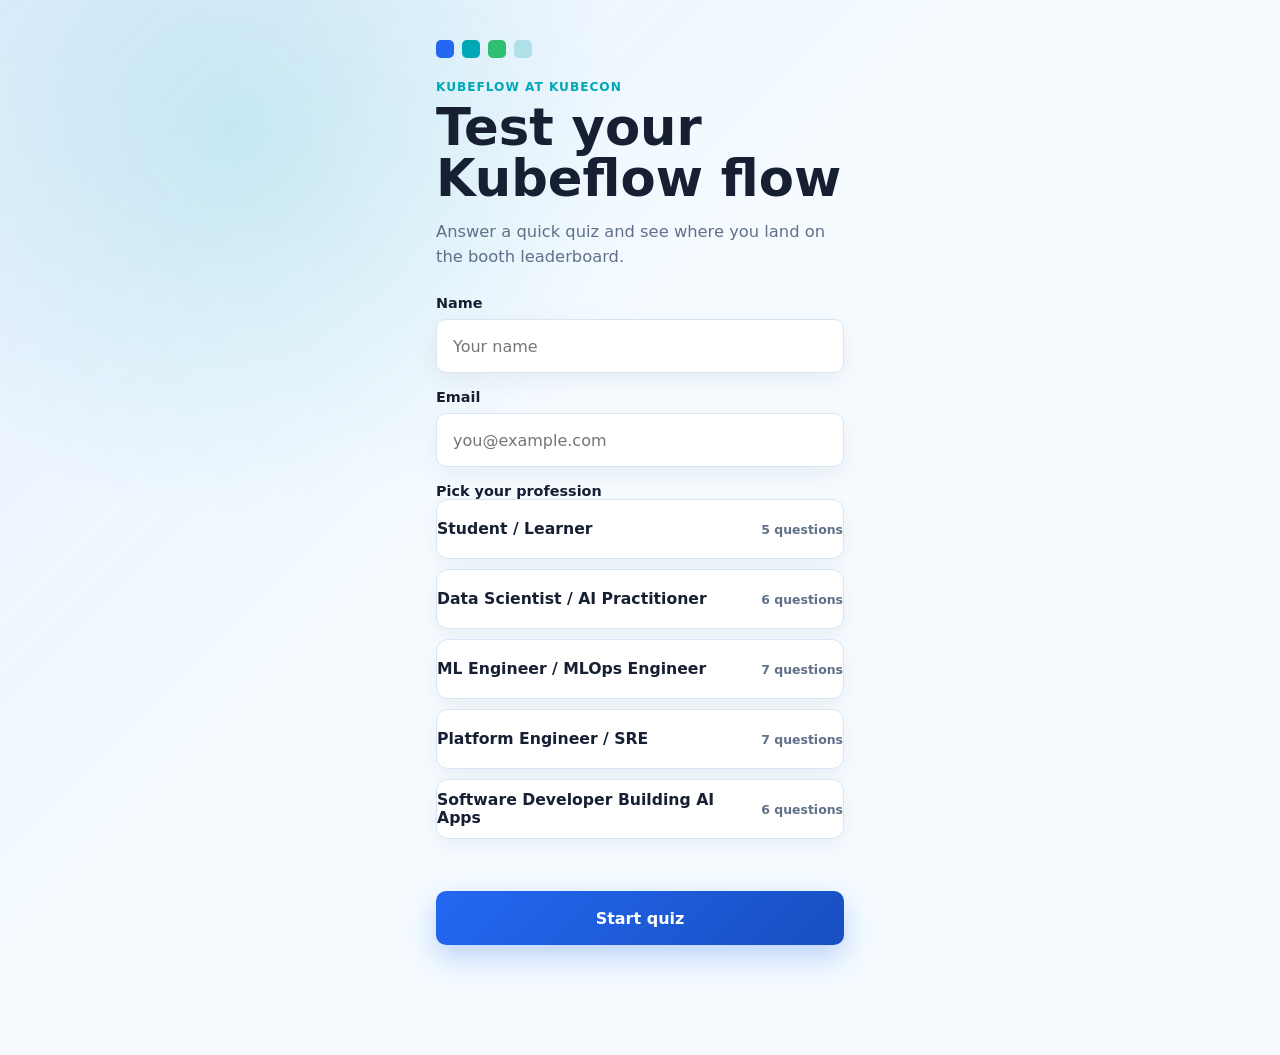
==== public/index.html @ 04219170 "Move web assets into public/ so Hosting can't serve repo internals Signed-off-by: XploY04 <2004agarw" ====
<!doctype html>
<html lang="en">
  <head>
    <meta charset="utf-8">
    <meta name="viewport" content="width=device-width, initial-scale=1, viewport-fit=cover">
    <title>Test your Kubeflow flow</title>
    <link rel="stylesheet" href="styles.css">
  </head>
  <body>
    <main class="app-shell">
      <!-- 1. Start screen -->
      <section id="startScreen" class="screen start-screen" aria-labelledby="startTitle">
        <div class="brand-mark" aria-hidden="true">
          <span></span>
          <span></span>
          <span></span>
        </div>
        <p class="eyebrow">Kubeflow at KubeCon</p>
        <h1 id="startTitle">Test your Kubeflow flow</h1>
        <p class="intro">Answer a quick quiz and see where you land on the booth leaderboard.</p>

        <form id="startForm" class="start-form" novalidate>
          <div class="field">
            <label for="nameInput">Name</label>
            <input id="nameInput" type="text" autocomplete="name" placeholder="Your name" required>
          </div>

          <div class="field">
            <label for="emailInput">Email</label>
            <input id="emailInput" type="email" inputmode="email" autocomplete="email" placeholder="you@example.com" required>
          </div>

          <fieldset class="field profession-field">
            <legend>Pick your profession</legend>
            <div id="professionGroup" class="profession-group"></div>
          </fieldset>

          <p id="startError" class="form-error" role="alert"></p>
          <button class="primary-button" type="submit">Start quiz</button>
        </form>
      </section>

      <!-- 2. Quiz screen -->
      <section id="quizScreen" class="screen quiz-screen is-hidden" aria-labelledby="questionPrompt">
        <header class="quiz-header">
          <span id="professionPill" class="pill pill-teal"></span>
          <div class="quiz-meters">
            <span id="progressLabel" class="meter">Question 1 of 5</span>
            <span id="timerLabel" class="meter meter-time" aria-live="off">0:00</span>
            <span id="correctLabel" class="meter meter-correct">0 correct</span>
          </div>
          <div class="progress-track" aria-hidden="true">
            <span id="progressBar" class="progress-fill"></span>
          </div>
        </header>

        <h2 id="questionPrompt" class="question-prompt"></h2>
        <ul id="optionsList" class="options-list" aria-label="Answer options"></ul>

        <div class="sticky-actions">
          <button id="nextButton" class="primary-button" type="button" disabled>Next</button>
        </div>
      </section>

      <!-- 3. Result screen -->
      <section id="resultScreen" class="screen result-screen is-hidden" aria-labelledby="resultTitle">
        <p class="eyebrow">Quiz complete</p>
        <h2 id="resultTitle">Nice work!</h2>

        <div class="score-hero">
          <span class="score-hero-label">Your score</span>
          <span id="resultScore" class="score-hero-value">0</span>
        </div>

        <div class="result-stats">
          <div class="stat-card">
            <span class="stat-label">Correct</span>
            <span id="resultCorrect" class="stat-value">0 / 0</span>
          </div>
          <div class="stat-card">
            <span class="stat-label">Time</span>
            <span id="resultTime" class="stat-value">0:00</span>
          </div>
          <div class="stat-card stat-card-wide">
            <span class="stat-label">Profession</span>
            <span id="resultProfession" class="stat-value"></span>
          </div>
        </div>

        <div class="summary-card">
          <p class="summary-title">What you just learned</p>
          <p id="resultSummary" class="summary-copy"></p>
        </div>

        <p id="resultNote" class="result-note is-hidden" role="alert"></p>

        <div class="stacked-actions">
          <button id="viewLeaderboardButton" class="primary-button" type="button">View leaderboard</button>
          <button id="tryAgainButton" class="secondary-button" type="button">Try again</button>
        </div>
      </section>

      <!-- 4. Leaderboard screen -->
      <section id="leaderboardScreen" class="screen leaderboard-screen is-hidden" aria-labelledby="leaderboardTitle">
        <p class="eyebrow">Booth leaderboard</p>
        <h2 id="leaderboardTitle">Top players</h2>
        <p id="leaderboardNote" class="leaderboard-note is-hidden"></p>
        <div id="leaderboardStatus" class="leaderboard-status">Loading leaderboard…</div>
        <ol id="leaderboardList" class="leaderboard-list" aria-label="Leaderboard"></ol>

        <div class="stacked-actions">
          <button id="backToResultButton" class="secondary-button is-hidden" type="button">Back to result</button>
          <button id="playAgainButton" class="primary-button" type="button">Play again</button>
        </div>
      </section>
    </main>

    <script type="module" src="app.js"></script>
  </body>
</html>
---- public/styles.css ----
:root {
  --background: #f5fbff;
  --surface: #ffffff;
  --text: #172033;
  --muted: #5f7088;
  --primary: #2468f2;
  --teal: #00a7b5;
  --success: #2fbf71;
  --warning: #f7b731;
  --border: #d8e6f3;
  --soft-blue: #e8f2ff;
  --shadow: 0 18px 48px rgba(23, 32, 51, 0.12);
}

* {
  box-sizing: border-box;
}

html {
  min-height: 100%;
  background: var(--background);
}

body {
  min-height: 100vh;
  margin: 0;
  color: var(--text);
  font-family: Inter, ui-sans-serif, system-ui, -apple-system, BlinkMacSystemFont, "Segoe UI", sans-serif;
  background:
    radial-gradient(circle at 18% 12%, rgba(0, 167, 181, 0.16), transparent 28%),
    linear-gradient(135deg, rgba(36, 104, 242, 0.08), transparent 42%),
    var(--background);
}

body::before {
  position: fixed;
  inset: 0;
  z-index: -1;
  content: "";
  background-image:
    linear-gradient(rgba(36, 104, 242, 0.08) 1px, transparent 1px),
    linear-gradient(90deg, rgba(36, 104, 242, 0.08) 1px, transparent 1px);
  background-size: 38px 38px;
  mask-image: linear-gradient(to bottom, rgba(0, 0, 0, 0.8), transparent 80%);
}

button,
input {
  font: inherit;
}

button {
  min-height: 48px;
  border: 0;
  cursor: pointer;
}

.app-shell {
  width: min(100%, 440px);
  min-height: 100vh;
  margin: 0 auto;
  padding: 20px 16px 110px;
}

.screen {
  position: relative;
}

.is-hidden {
  display: none !important;
}

/* Shared text ----------------------------------------------------------- */
.eyebrow {
  margin: 0 0 8px;
  color: var(--teal);
  font-size: 0.76rem;
  font-weight: 800;
  letter-spacing: 0.08em;
  text-transform: uppercase;
}

h1,
h2 {
  margin: 0;
  letter-spacing: 0;
}

h1 {
  font-size: clamp(2.2rem, 11vw, 3.2rem);
  line-height: 1;
}

h2 {
  font-size: 1.5rem;
  line-height: 1.12;
}

.intro {
  margin: 16px 0 26px;
  color: var(--muted);
  font-size: 1.02rem;
  line-height: 1.5;
}

.brand-mark {
  display: grid;
  grid-template-columns: repeat(3, 18px);
  gap: 8px;
  margin-bottom: 22px;
}

.brand-mark span {
  width: 18px;
  height: 18px;
  border-radius: 5px;
  background: var(--primary);
  box-shadow: 26px 0 0 rgba(0, 167, 181, 0.24);
}

.brand-mark span:nth-child(2) {
  background: var(--teal);
}

.brand-mark span:nth-child(3) {
  background: var(--success);
}

/* Buttons --------------------------------------------------------------- */
.primary-button,
.secondary-button {
  width: 100%;
  min-height: 54px;
  border-radius: 10px;
  font-weight: 800;
}

.primary-button {
  color: #ffffff;
  background: linear-gradient(135deg, var(--primary), #174fc0);
  box-shadow: 0 12px 30px rgba(36, 104, 242, 0.28);
}

.primary-button:disabled {
  color: rgba(255, 255, 255, 0.85);
  background: #b6c6e6;
  box-shadow: none;
  cursor: not-allowed;
}

.secondary-button {
  border: 1px solid var(--border);
  color: var(--primary);
  background: var(--surface);
}

.stacked-actions {
  display: grid;
  gap: 10px;
  margin-top: 22px;
}

/* Start screen ---------------------------------------------------------- */
.start-form {
  display: grid;
  gap: 16px;
}

.field {
  display: grid;
  gap: 8px;
  margin: 0;
  padding: 0;
  border: 0;
}

.field label,
.field legend {
  padding: 0;
  color: var(--text);
  font-size: 0.9rem;
  font-weight: 750;
}

.field input {
  width: 100%;
  min-height: 54px;
  padding: 0 16px;
  border: 1px solid var(--border);
  border-radius: 10px;
  color: var(--text);
  background: var(--surface);
  box-shadow: 0 8px 24px rgba(23, 32, 51, 0.06);
  outline: none;
}

.field input:focus {
  border-color: var(--primary);
  box-shadow: 0 0 0 4px rgba(36, 104, 242, 0.14);
}

.profession-group {
  display: grid;
  gap: 10px;
}

.profession-option {
  position: relative;
  display: flex;
  align-items: center;
  justify-content: space-between;
  gap: 12px;
  min-height: 60px;
  padding: 12px 16px;
  border: 1px solid var(--border);
  border-radius: 12px;
  background: var(--surface);
  box-shadow: 0 8px 22px rgba(23, 32, 51, 0.05);
  cursor: pointer;
}

.profession-option input {
  position: absolute;
  opacity: 0;
  pointer-events: none;
}

.profession-text {
  font-size: 0.98rem;
  font-weight: 700;
  line-height: 1.2;
}

.profession-count {
  flex: 0 0 auto;
  color: var(--muted);
  font-size: 0.78rem;
  font-weight: 700;
}

.profession-option:has(input:checked) {
  border-color: var(--primary);
  background: var(--soft-blue);
  box-shadow: 0 0 0 3px rgba(36, 104, 242, 0.16), 0 10px 26px rgba(23, 32, 51, 0.1);
}

.profession-option:has(input:checked) .profession-count {
  color: var(--primary);
}

.profession-option:has(input:focus-visible) {
  outline: 3px solid rgba(36, 104, 242, 0.4);
  outline-offset: 2px;
}

.form-error {
  min-height: 20px;
  margin: 0;
  color: #ba3f3f;
  font-size: 0.88rem;
  font-weight: 650;
}

/* Pills ----------------------------------------------------------------- */
.pill {
  display: inline-flex;
  align-items: center;
  min-height: 30px;
  padding: 6px 12px;
  border-radius: 999px;
  font-size: 0.82rem;
  font-weight: 800;
  line-height: 1.2;
}

.pill-teal {
  color: var(--teal);
  background: rgba(0, 167, 181, 0.1);
  border: 1px solid rgba(0, 167, 181, 0.22);
}

/* Quiz screen ----------------------------------------------------------- */
.quiz-header {
  display: grid;
  gap: 12px;
  padding-top: 4px;
}

.quiz-meters {
  display: flex;
  flex-wrap: wrap;
  align-items: center;
  gap: 8px;
}

.meter {
  flex: 0 0 auto;
  min-height: 32px;
  display: inline-flex;
  align-items: center;
  padding: 6px 11px;
  border-radius: 999px;
  border: 1px solid var(--border);
  color: var(--muted);
  background: var(--surface);
  font-size: 0.82rem;
  font-weight: 750;
}

.meter-time {
  margin-left: auto;
  color: var(--primary);
  border-color: rgba(36, 104, 242, 0.25);
  background: var(--soft-blue);
  font-variant-numeric: tabular-nums;
}

.meter-correct {
  color: var(--success);
  border-color: rgba(47, 191, 113, 0.3);
  background: rgba(47, 191, 113, 0.1);
}

.progress-track {
  height: 8px;
  border-radius: 999px;
  background: rgba(36, 104, 242, 0.12);
  overflow: hidden;
}

.progress-fill {
  display: block;
  height: 100%;
  width: 0;
  border-radius: 999px;
  background: linear-gradient(90deg, var(--primary), var(--teal));
  transition: width 0.25s ease;
}

.question-prompt {
  margin: 22px 0 18px;
  font-size: 1.32rem;
  line-height: 1.25;
}

.options-list {
  display: grid;
  gap: 12px;
  margin: 0;
  padding: 0;
  list-style: none;
}

.option-button {
  width: 100%;
  min-height: 60px;
  padding: 14px 16px;
  border: 1px solid var(--border);
  border-radius: 12px;
  color: var(--text);
  text-align: left;
  background: var(--surface);
  box-shadow: 0 8px 22px rgba(23, 32, 51, 0.06);
  font-size: 1rem;
  font-weight: 650;
  line-height: 1.3;
}

.option-button.is-selected {
  border-color: var(--primary);
  background: var(--soft-blue);
  box-shadow: 0 0 0 3px rgba(36, 104, 242, 0.18), 0 10px 26px rgba(23, 32, 51, 0.1);
}

.option-button:focus-visible {
  outline: 3px solid rgba(36, 104, 242, 0.4);
  outline-offset: 2px;
}

.sticky-actions {
  position: fixed;
  right: max(16px, calc((100vw - 440px) / 2 + 16px));
  bottom: 0;
  left: max(16px, calc((100vw - 440px) / 2 + 16px));
  padding: 12px 0 calc(16px + env(safe-area-inset-bottom, 0px));
  background: linear-gradient(to top, var(--background) 78%, rgba(245, 251, 255, 0));
}

/* Result screen --------------------------------------------------------- */
.score-hero {
  display: grid;
  gap: 4px;
  margin: 22px 0 18px;
  padding: 22px;
  border-radius: 16px;
  color: #ffffff;
  text-align: center;
  background: linear-gradient(135deg, var(--primary), var(--teal));
  box-shadow: 0 16px 40px rgba(36, 104, 242, 0.28);
}

.score-hero-label {
  font-size: 0.82rem;
  font-weight: 750;
  letter-spacing: 0.06em;
  text-transform: uppercase;
  opacity: 0.9;
}

.score-hero-value {
  font-size: 3.4rem;
  font-weight: 850;
  line-height: 1;
  font-variant-numeric: tabular-nums;
}

.result-stats {
  display: grid;
  grid-template-columns: 1fr 1fr;
  gap: 10px;
}

.stat-card {
  display: grid;
  gap: 4px;
  padding: 14px;
  border: 1px solid var(--border);
  border-radius: 12px;
  background: var(--surface);
  box-shadow: 0 8px 22px rgba(23, 32, 51, 0.05);
}

.stat-card-wide {
  grid-column: 1 / -1;
}

.stat-label {
  color: var(--muted);
  font-size: 0.76rem;
  font-weight: 750;
  letter-spacing: 0.04em;
  text-transform: uppercase;
}

.stat-value {
  font-size: 1.15rem;
  font-weight: 800;
  line-height: 1.2;
}

.summary-card {
  margin-top: 16px;
  padding: 16px;
  border: 1px solid var(--border);
  border-left: 4px solid var(--teal);
  border-radius: 12px;
  background: var(--surface);
}

.summary-title {
  margin: 0 0 8px;
  color: var(--teal);
  font-size: 0.82rem;
  font-weight: 800;
  letter-spacing: 0.04em;
  text-transform: uppercase;
}

.summary-copy {
  margin: 0;
  color: var(--text);
  font-size: 0.97rem;
  line-height: 1.5;
}

.result-note,
.leaderboard-note {
  margin: 16px 0 0;
  padding: 12px 14px;
  border-radius: 10px;
  font-size: 0.9rem;
  line-height: 1.4;
}

.result-note.is-warning,
.leaderboard-note {
  color: #7a5108;
  background: rgba(247, 183, 49, 0.15);
  border: 1px solid rgba(247, 183, 49, 0.42);
}

/* Leaderboard screen ---------------------------------------------------- */
.leaderboard-note {
  margin: 0 0 16px;
}

.leaderboard-status {
  margin: 8px 0 16px;
  color: var(--muted);
  font-size: 0.95rem;
}

.leaderboard-list {
  display: grid;
  gap: 10px;
  margin: 0;
  padding: 0;
  list-style: none;
}

.leaderboard-card {
  display: grid;
  grid-template-columns: 42px 1fr auto;
  align-items: center;
  gap: 12px;
  padding: 12px 14px;
  border: 1px solid var(--border);
  border-radius: 12px;
  background: var(--surface);
  box-shadow: 0 8px 22px rgba(23, 32, 51, 0.05);
}

.leaderboard-card.is-you {
  border-color: var(--primary);
  background: var(--soft-blue);
  box-shadow: 0 0 0 2px rgba(36, 104, 242, 0.18), 0 10px 26px rgba(23, 32, 51, 0.08);
}

.lb-rank {
  font-size: 1rem;
  font-weight: 850;
  color: var(--primary);
  font-variant-numeric: tabular-nums;
}

.lb-main {
  display: grid;
  gap: 3px;
  min-width: 0;
}

.lb-name {
  font-size: 1rem;
  font-weight: 800;
  line-height: 1.2;
  overflow: hidden;
  text-overflow: ellipsis;
  white-space: nowrap;
}

.lb-profession {
  color: var(--muted);
  font-size: 0.8rem;
  font-weight: 650;
  line-height: 1.2;
  overflow: hidden;
  text-overflow: ellipsis;
  white-space: nowrap;
}

.lb-stats {
  display: grid;
  gap: 3px;
  justify-items: end;
  text-align: right;
}

.lb-score {
  font-size: 1.02rem;
  font-weight: 850;
  color: var(--text);
  font-variant-numeric: tabular-nums;
}

.lb-detail {
  color: var(--muted);
  font-size: 0.78rem;
  font-weight: 700;
  font-variant-numeric: tabular-nums;
}

@media (min-width: 720px) {
  .app-shell {
    padding-top: 40px;
  }
}

@media (prefers-reduced-motion: reduce) {
  *,
  *::before,
  *::after {
    scroll-behavior: auto !important;
    animation-duration: 0.01ms !important;
    animation-iteration-count: 1 !important;
    transition-duration: 0.01ms !important;
  }
}
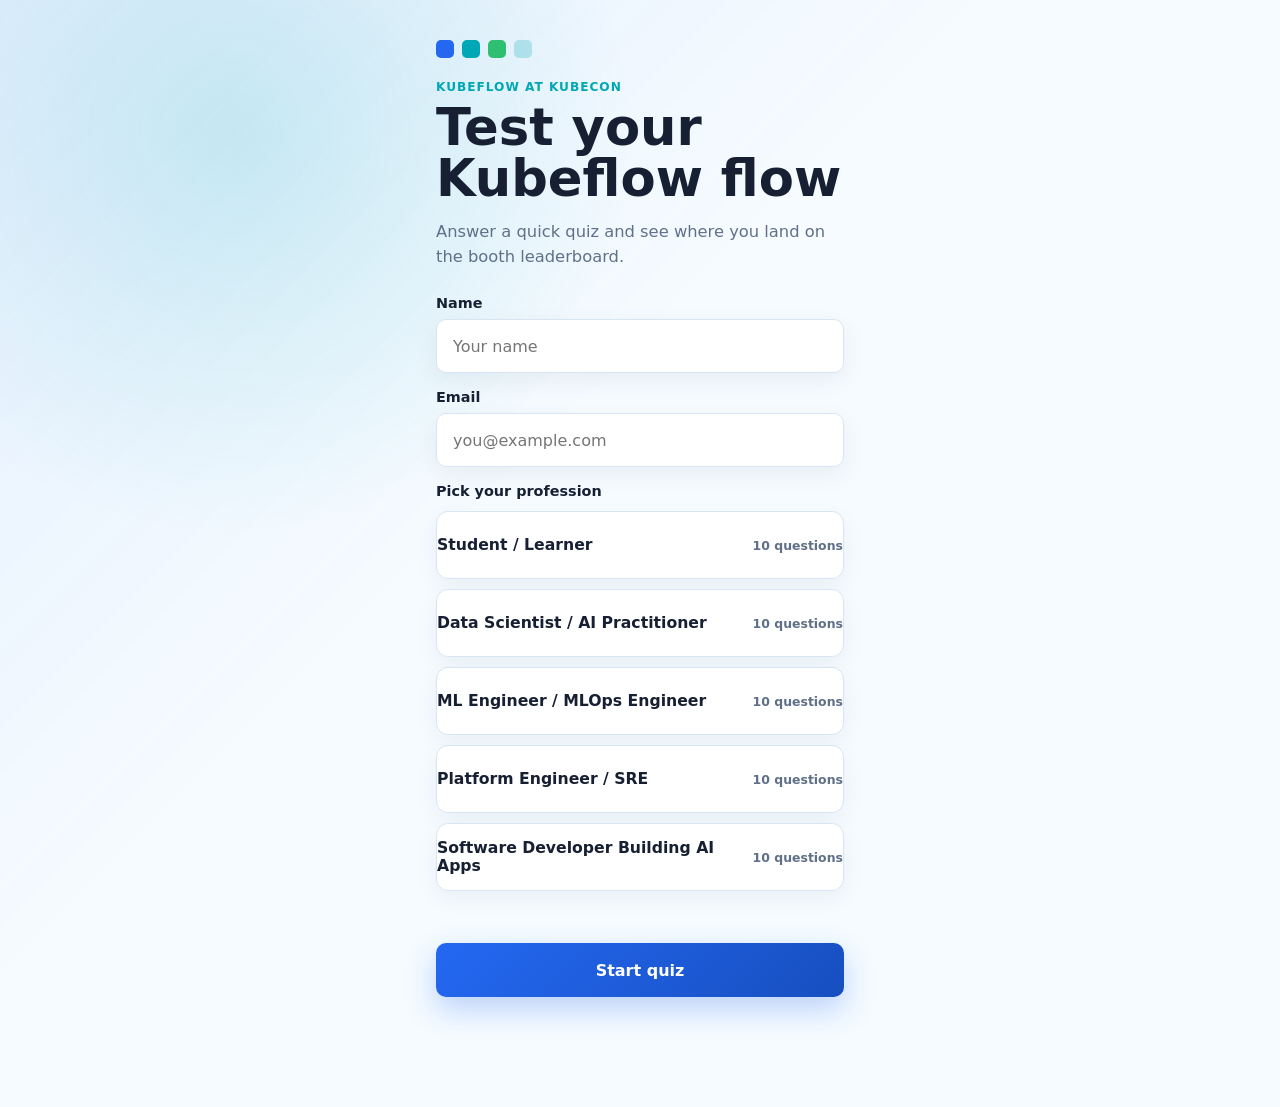
==== commit 0607b2e8: "Add feedback Google Form button to result screen (URL-gated) Signed-off-by: XploY04 <2004agarwalyash" ====
--- a/public/index.html
+++ b/public/index.html
@@ -98,6 +98,8 @@
           <button id="viewLeaderboardButton" class="primary-button" type="button">View leaderboard</button>
           <button id="tryAgainButton" class="secondary-button" type="button">Try again</button>
         </div>
+
+        <button id="feedbackButton" class="feedback-link is-hidden" type="button">Share your feedback</button>
       </section>
 
       <!-- 4. Leaderboard screen -->
--- a/public/styles.css
+++ b/public/styles.css
@@ -160,6 +160,19 @@
   margin-top: 22px;
 }
 
+.feedback-link {
+  width: 100%;
+  min-height: 44px;
+  margin-top: 14px;
+  border: 0;
+  background: transparent;
+  color: var(--teal);
+  font-size: 0.92rem;
+  font-weight: 750;
+  text-decoration: underline;
+  text-underline-offset: 3px;
+}
+
 /* Start screen ---------------------------------------------------------- */
 .start-form {
   display: grid;
@@ -202,6 +215,7 @@
 .profession-group {
   display: grid;
   gap: 10px;
+  margin-top: 12px;
 }
 
 .profession-option {
@@ -209,9 +223,9 @@
   display: flex;
   align-items: center;
   justify-content: space-between;
-  gap: 12px;
-  min-height: 60px;
-  padding: 12px 16px;
+  gap: 14px;
+  min-height: 68px;
+  padding: 18px 32px 18px 24px;
   border: 1px solid var(--border);
   border-radius: 12px;
   background: var(--surface);
@@ -490,6 +504,10 @@
 }
 
 /* Leaderboard screen ---------------------------------------------------- */
+.leaderboard-screen h2 {
+  margin-bottom: 18px;
+}
+
 .leaderboard-note {
   margin: 0 0 16px;
 }
@@ -513,7 +531,7 @@
   grid-template-columns: 42px 1fr auto;
   align-items: center;
   gap: 12px;
-  padding: 12px 14px;
+  padding: 12px 20px 12px 14px;
   border: 1px solid var(--border);
   border-radius: 12px;
   background: var(--surface);
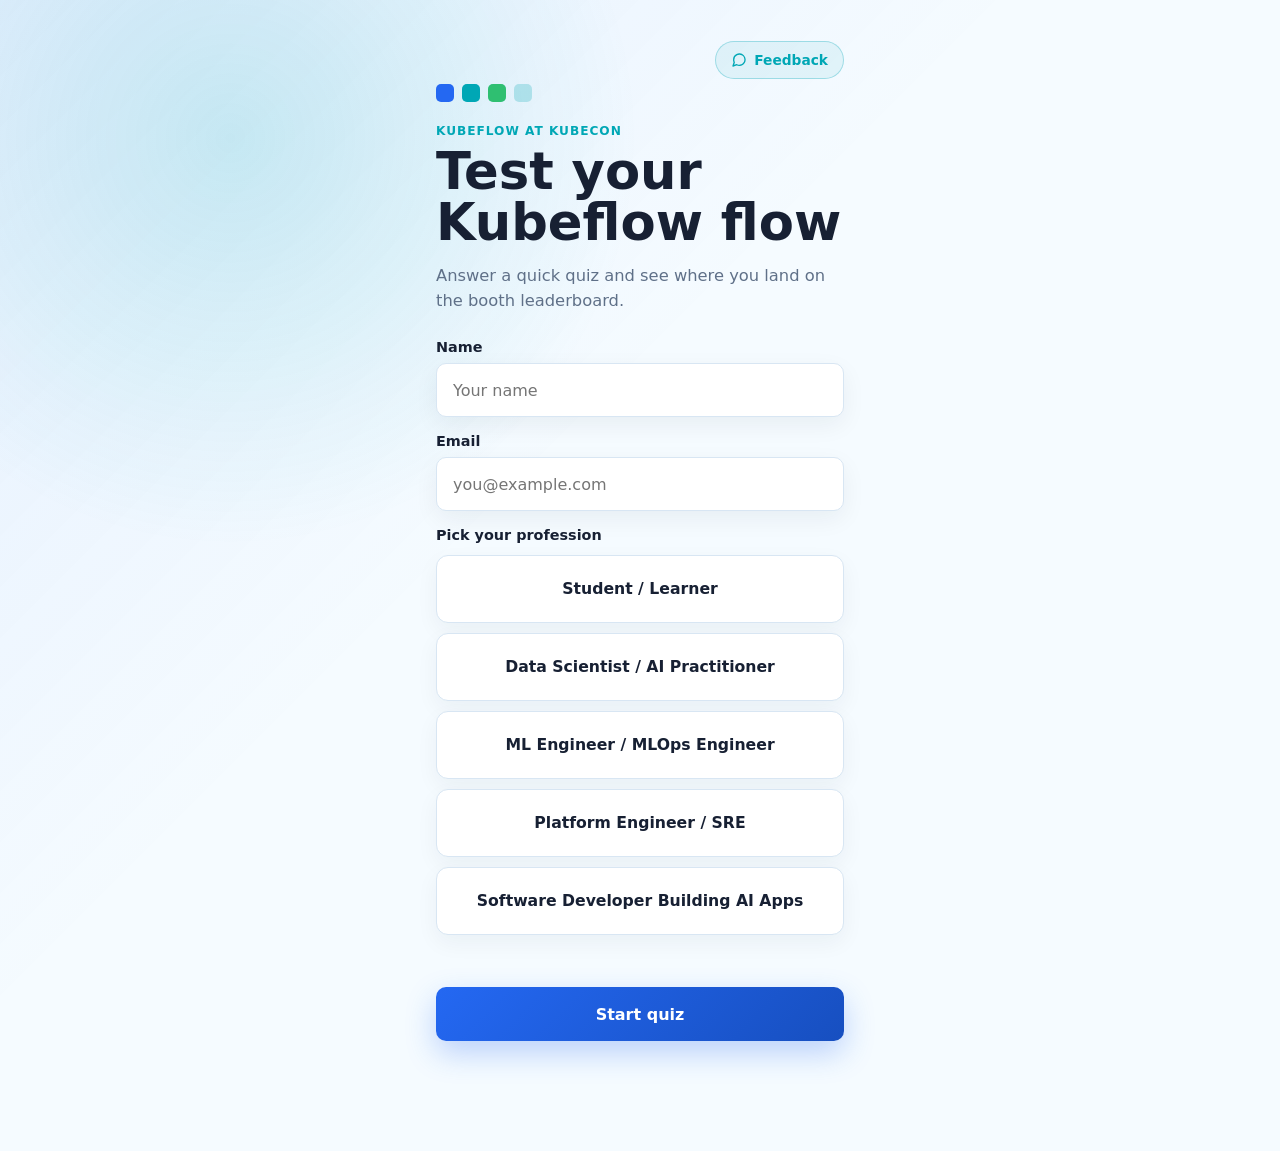
==== commit cbcac271: "Add persistent feedback chip to top-right of every screen Signed-off-by: XploY04 <2004agarwalyash@gm" ====
--- a/public/index.html
+++ b/public/index.html
@@ -8,6 +8,15 @@
   </head>
   <body>
     <main class="app-shell">
+      <header class="app-topbar">
+        <button id="feedbackChip" class="feedback-chip is-hidden" type="button" aria-label="Share your feedback">
+          <svg viewBox="0 0 24 24" fill="none" stroke="currentColor" stroke-width="2" stroke-linecap="round" stroke-linejoin="round" aria-hidden="true">
+            <path d="M21 11.5a8.38 8.38 0 0 1-.9 3.8 8.5 8.5 0 0 1-7.6 4.7 8.38 8.38 0 0 1-3.8-.9L3 21l1.9-5.7a8.38 8.38 0 0 1-.9-3.8 8.5 8.5 0 0 1 4.7-7.6 8.38 8.38 0 0 1 3.8-.9h.5a8.48 8.48 0 0 1 8 8v.5z"/>
+          </svg>
+          Feedback
+        </button>
+      </header>
+
       <!-- 1. Start screen -->
       <section id="startScreen" class="screen start-screen" aria-labelledby="startTitle">
         <div class="brand-mark" aria-hidden="true">
@@ -98,8 +107,6 @@
           <button id="viewLeaderboardButton" class="primary-button" type="button">View leaderboard</button>
           <button id="tryAgainButton" class="secondary-button" type="button">Try again</button>
         </div>
-
-        <button id="feedbackButton" class="feedback-link is-hidden" type="button">Share your feedback</button>
       </section>
 
       <!-- 4. Leaderboard screen -->
--- a/public/styles.css
+++ b/public/styles.css
@@ -160,17 +160,31 @@
   margin-top: 22px;
 }
 
-.feedback-link {
-  width: 100%;
-  min-height: 44px;
-  margin-top: 14px;
-  border: 0;
-  background: transparent;
+.app-topbar {
+  display: flex;
+  align-items: center;
+  justify-content: flex-end;
+  min-height: 40px;
+  margin-bottom: 4px;
+}
+
+.feedback-chip {
+  display: inline-flex;
+  align-items: center;
+  gap: 7px;
+  min-height: 38px;
+  padding: 8px 15px;
+  border: 1px solid rgba(0, 167, 181, 0.3);
+  border-radius: 999px;
   color: var(--teal);
-  font-size: 0.92rem;
-  font-weight: 750;
-  text-decoration: underline;
-  text-underline-offset: 3px;
+  background: rgba(0, 167, 181, 0.08);
+  font-size: 0.86rem;
+  font-weight: 800;
+}
+
+.feedback-chip svg {
+  width: 16px;
+  height: 16px;
 }
 
 /* Start screen ---------------------------------------------------------- */
@@ -222,10 +236,10 @@
   position: relative;
   display: flex;
   align-items: center;
-  justify-content: space-between;
+  justify-content: center;
   gap: 14px;
   min-height: 68px;
-  padding: 18px 32px 18px 24px;
+  padding: 18px 24px;
   border: 1px solid var(--border);
   border-radius: 12px;
   background: var(--surface);
@@ -243,23 +257,13 @@
   font-size: 0.98rem;
   font-weight: 700;
   line-height: 1.2;
-}
-
-.profession-count {
-  flex: 0 0 auto;
-  color: var(--muted);
-  font-size: 0.78rem;
-  font-weight: 700;
+  text-align: center;
 }
 
 .profession-option:has(input:checked) {
   border-color: var(--primary);
   background: var(--soft-blue);
   box-shadow: 0 0 0 3px rgba(36, 104, 242, 0.16), 0 10px 26px rgba(23, 32, 51, 0.1);
-}
-
-.profession-option:has(input:checked) .profession-count {
-  color: var(--primary);
 }
 
 .profession-option:has(input:focus-visible) {
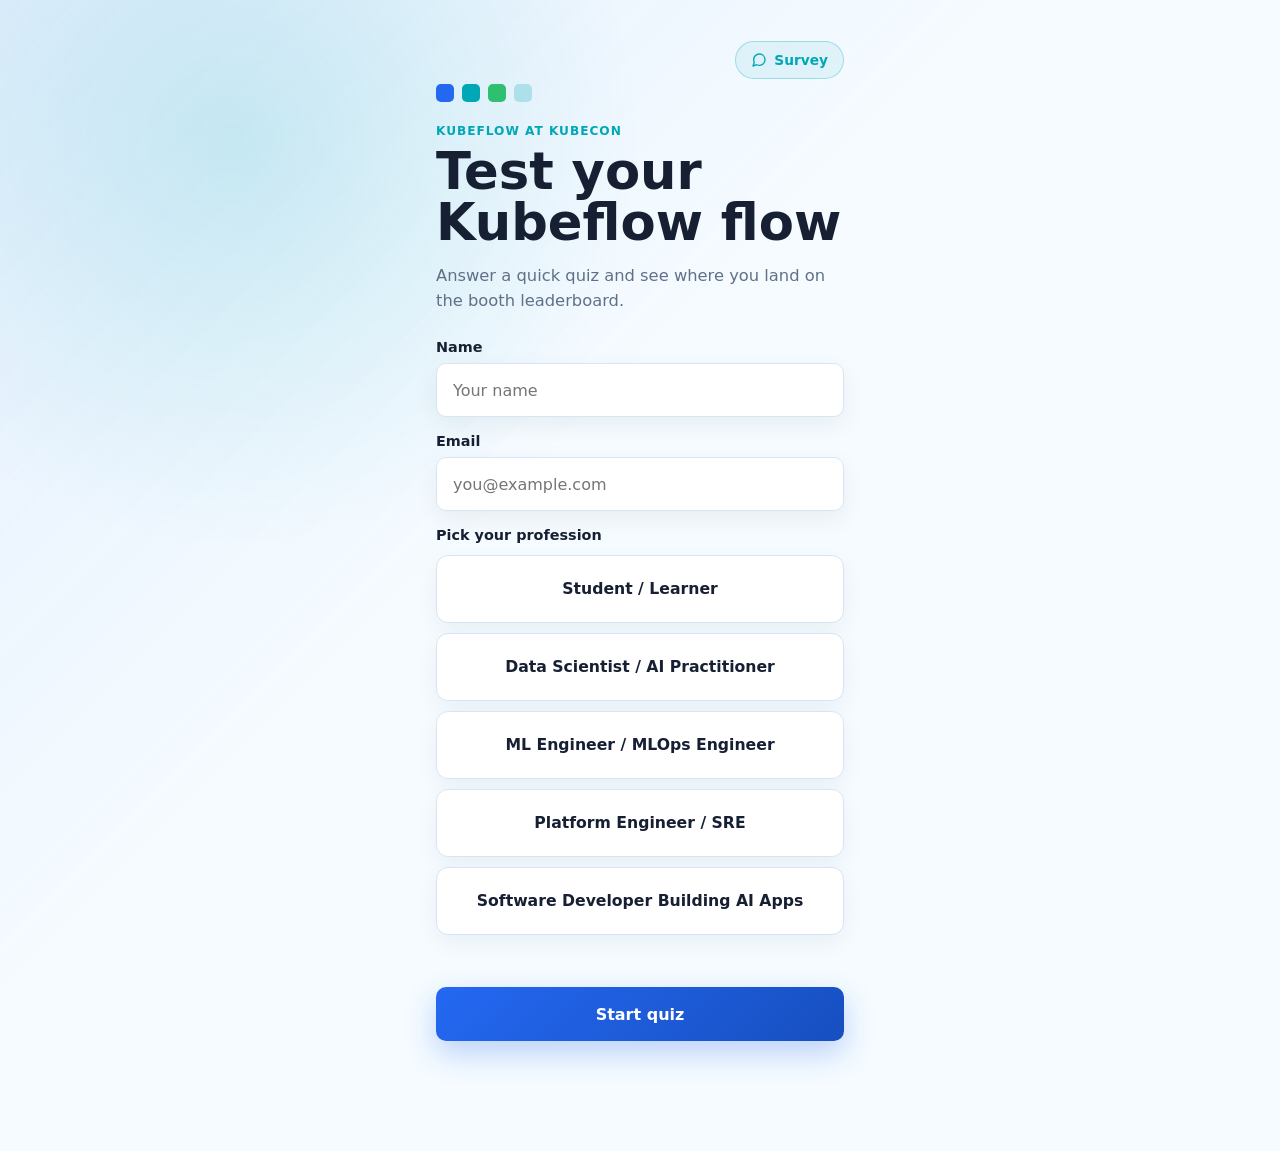
==== commit 514df336: "Rename feedback chip label to Survey Signed-off-by: XploY04 <2004agarwalyash@gmail.com>" ====
--- a/public/index.html
+++ b/public/index.html
@@ -9,11 +9,11 @@
   <body>
     <main class="app-shell">
       <header class="app-topbar">
-        <button id="feedbackChip" class="feedback-chip is-hidden" type="button" aria-label="Share your feedback">
+        <button id="feedbackChip" class="feedback-chip is-hidden" type="button" aria-label="Take our survey">
           <svg viewBox="0 0 24 24" fill="none" stroke="currentColor" stroke-width="2" stroke-linecap="round" stroke-linejoin="round" aria-hidden="true">
             <path d="M21 11.5a8.38 8.38 0 0 1-.9 3.8 8.5 8.5 0 0 1-7.6 4.7 8.38 8.38 0 0 1-3.8-.9L3 21l1.9-5.7a8.38 8.38 0 0 1-.9-3.8 8.5 8.5 0 0 1 4.7-7.6 8.38 8.38 0 0 1 3.8-.9h.5a8.48 8.48 0 0 1 8 8v.5z"/>
           </svg>
-          Feedback
+          Survey
         </button>
       </header>
 
